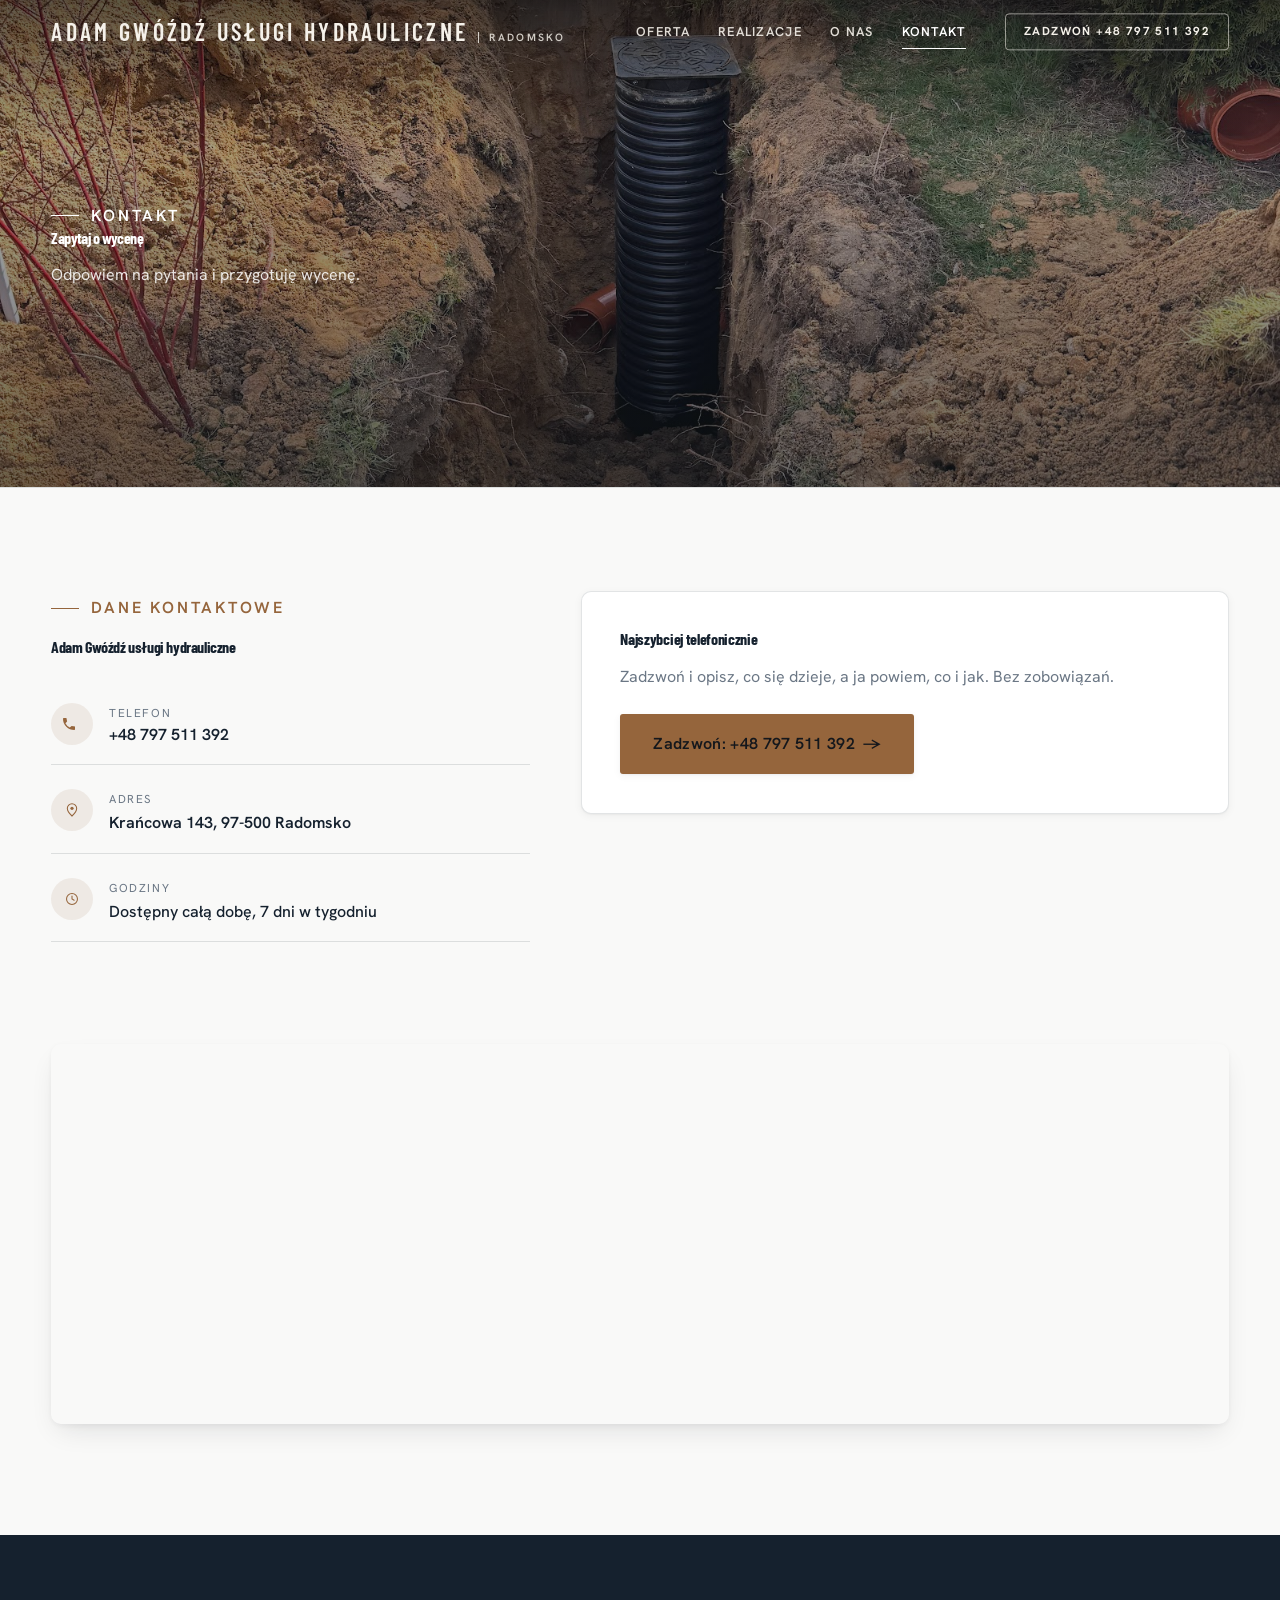
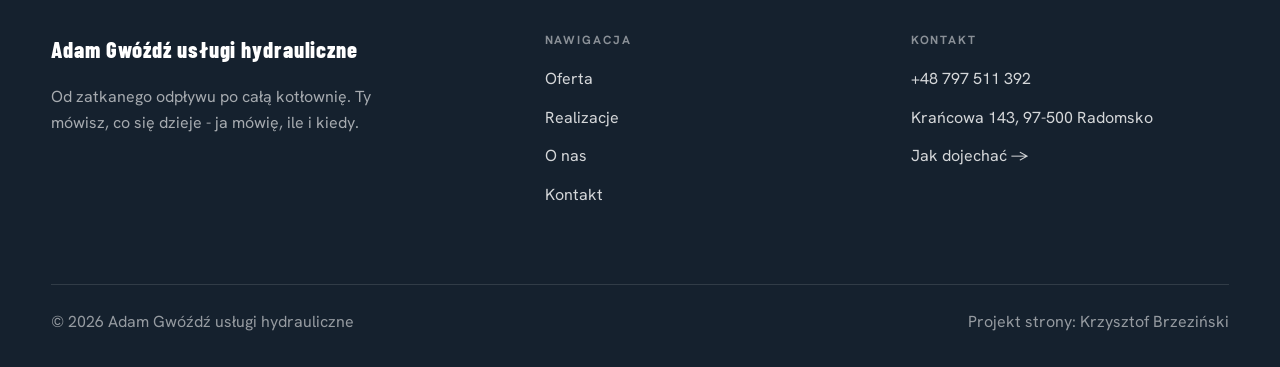
==== kontakt.html @ 39f1f847 "Strona demo: adam-gwozdz-uslugi-hydrauliczne" ====
<!DOCTYPE html>
<html lang="pl">
<head>
<meta charset="UTF-8">
<meta name="viewport" content="width=device-width, initial-scale=1.0">
<title>Kontakt - Adam Gwóźdź usługi hydrauliczne</title>
<meta name="description" content="Kontakt Adam Gwóźdź usługi hydrauliczne - Krańcowa 143, 97-500 Radomsko">
<link rel="preconnect" href="https://fonts.googleapis.com">
<link rel="preconnect" href="https://fonts.gstatic.com" crossorigin>
<link href="https://fonts.googleapis.com/css2?family=Barlow+Condensed:wght@500;600;700&family=Hanken+Grotesk:wght@400;500;600&display=swap" rel="stylesheet">
<link rel="stylesheet" href="assets/styles.css">
</head>
<body>

<header class="nav">
  <div class="wrap nav-inner">
    <a class="brand" href="index.html"><span class="name">Adam Gwóźdź usługi hydrauliczne</span><span class="sub">Radomsko</span></a>
    <nav class="nav-links">
      <a href="oferta.html">Oferta</a>
      <a href="realizacje.html">Realizacje</a>
      <a href="o-nas.html">O nas</a>
      <a href="kontakt.html" class="active">Kontakt</a>
      <a href="tel:+48797511392" class="btn btn-accent">Zadzwoń +48 797 511 392</a>
    </nav>
    <button class="nav-toggle" aria-label="Menu"><span></span><span></span><span></span></button>
  </div>
</header>

<section class="pagehead">
  <img src="img/g4.jpg" alt="Adam Gwóźdź usługi hydrauliczne - Zapytaj o wycenę">
  <div class="wrap">
    <span class="eyebrow">Kontakt</span>
    <h1>Zapytaj o wycenę</h1>
    <p>Odpowiem na pytania i przygotuję wycenę.</p>
  </div>
</section>
<section>
  <div class="wrap contact-grid">
    <div class="reveal">
      <span class="eyebrow">Dane kontaktowe</span>
      <h2 style="margin:var(--space-4) 0 var(--space-6)">Adam Gwóźdź usługi hydrauliczne</h2>
      <div class="info-list">
        <div class="info-row"><div class="ic"><svg class="ico-tel" width="16" height="16" viewBox="0 0 24 24" fill="none" aria-hidden="true"><path d="M6.6 10.8a15.5 15.5 0 0 0 6.6 6.6l2.2-2.2a1 1 0 0 1 1-.24 11.4 11.4 0 0 0 3.6.58 1 1 0 0 1 1 1V20a1 1 0 0 1-1 1A17 17 0 0 1 3 4a1 1 0 0 1 1-1h3.5a1 1 0 0 1 1 1c0 1.25.2 2.46.58 3.6a1 1 0 0 1-.25 1l-2.23 2.2Z" fill="currentColor"/></svg></div><div><div class="lbl">Telefon</div><a class="val" href="tel:+48797511392">+48 797 511 392</a></div></div>
        <div class="info-row"><div class="ic"><svg class="ico-pin" width="16" height="16" viewBox="0 0 24 24" fill="none" aria-hidden="true"><path d="M12 21s7-6.1 7-11.5A7 7 0 0 0 5 9.5C5 14.9 12 21 12 21Z" stroke="currentColor" stroke-width="1.6" fill="none"/><circle cx="12" cy="9.5" r="2.4" fill="currentColor"/></svg></div><div><div class="lbl">Adres</div><div class="val">Krańcowa 143, 97-500 Radomsko</div></div></div>
        <div class="info-row"><div class="ic"><svg class="ico-clock" width="16" height="16" viewBox="0 0 24 24" fill="none" aria-hidden="true"><circle cx="12" cy="12" r="8.2" stroke="currentColor" stroke-width="1.6"/><path d="M12 7.5V12l3.2 1.9" stroke="currentColor" stroke-width="1.6" stroke-linecap="round"/></svg></div><div><div class="lbl">Godziny</div><div class="val" style="font-weight:500">Dostępny całą dobę, 7 dni w tygodniu</div></div></div>
      </div>
    </div>
    <div class="reveal">
      <div class="form">
        <h3 style="margin-bottom:var(--space-4)">Najszybciej telefonicznie</h3>
        <p class="muted" style="margin-bottom:var(--space-5)">Zadzwoń i opisz, co się dzieje, a ja powiem, co i jak. Bez zobowiązań.</p>
        <a href="tel:+48797511392" class="btn btn-accent" style="justify-content:center">Zadzwoń: +48 797 511 392 <span class="arr">→</span></a>
      </div>
    </div>
  </div>
</section>
<section style="padding-top:0">
  <div class="wrap reveal">
    <iframe class="map" title="Adam Gwóźdź usługi hydrauliczne - Radomsko" src="https://maps.google.com/maps?q=Adam%20Gw%C3%B3%C5%BAd%C5%BA%20us%C5%82ugi%20hydrauliczne%20Radomsko&z=15&output=embed" loading="lazy" referrerpolicy="no-referrer-when-downgrade"></iframe>
  </div>
</section>

<footer>
  <div class="wrap">
    <div class="foot-grid">
      <div class="foot-brand">
        <div class="name">Adam Gwóźdź usługi hydrauliczne</div>
        <p>Od zatkanego odpływu po całą kotłownię. Ty mówisz, co się dzieje - ja mówię, ile i kiedy.</p>
      </div>
      <div class="foot-col">
        <h4>Nawigacja</h4>
        <a href="oferta.html">Oferta</a>
        <a href="realizacje.html">Realizacje</a>
        <a href="o-nas.html">O nas</a>
        <a href="kontakt.html">Kontakt</a>
      </div>
      <div class="foot-col">
        <h4>Kontakt</h4>
        <a href="tel:+48797511392">+48 797 511 392</a>
        <p>Krańcowa 143, 97-500 Radomsko</p>
        <a href="https://maps.google.com/?cid=1467330276635635633" target="_blank" rel="noopener">Jak dojechać →</a>
      </div>
    </div>
    <div class="foot-bot">
      <span>© 2026 Adam Gwóźdź usługi hydrauliczne</span>
      <span>Projekt strony: Krzysztof Brzeziński</span>
    </div>
  </div>
</footer>
<div class="sticky-call"><a class="sc-call" href="tel:+48797511392"><svg class="ico-tel" width="16" height="16" viewBox="0 0 24 24" fill="none" aria-hidden="true"><path d="M6.6 10.8a15.5 15.5 0 0 0 6.6 6.6l2.2-2.2a1 1 0 0 1 1-.24 11.4 11.4 0 0 0 3.6.58 1 1 0 0 1 1 1V20a1 1 0 0 1-1 1A17 17 0 0 1 3 4a1 1 0 0 1 1-1h3.5a1 1 0 0 1 1 1c0 1.25.2 2.46.58 3.6a1 1 0 0 1-.25 1l-2.23 2.2Z" fill="currentColor"/></svg> Zadzwoń</a><a class="sc-quote" href="kontakt.html">Bezpłatna wycena</a></div>

<script src="assets/main.js"></script>
</body>
</html>
---- assets/styles.css ----
/* ============================================================
   STOLBASZ — premium, architektoniczny B2B fit-out
   Jasna paleta, zero brązu. System wg premium-web-craft.
   Projekt strony: Krzysztof Brzeziński
   ============================================================ */

:root{
  /* PALETA — jasna, architektoniczna, chłodna */
  --paper:#F4F6F8;          /* główne tło */
  --paper-2:#E7EBEF;        /* sekcje alternatywne (chłodny jasny szary) */
  --paper-3:#E7EBEF;        /* delikatne wypełnienia */
  --ink:#15212E;            /* tekst główny — chłodny grafit */
  --ink-soft:#243443;       /* nagłówki drugorzędne */
  --muted:#6B7785;          /* tekst poboczny */
  --line:rgba(21,33,46,.12);/* hairline */
  --accent:#E8A317;         /* stonowany petrol-slate — jedyny akcent */
  --accent-d:#C9870C;
  --accent-soft:rgba(232,163,23,.10);
  --dark:#15212E;           /* sekcje ciemne (stopka/CTA) */

  /* ODSTĘPY — skala 4/8 */
  --space-1:4px; --space-2:8px; --space-3:12px; --space-4:16px; --space-5:24px;
  --space-6:32px; --space-7:48px; --space-8:64px; --space-9:96px; --space-10:128px;

  /* TYPOGRAFIA — fluid clamp() */
  --text-sm:clamp(.82rem,.8rem+.1vw,.9rem);
  --text-base:clamp(1rem,.97rem+.15vw,1.1rem);
  --text-lg:clamp(1.12rem,1.05rem+.3vw,1.3rem);
  --text-h3:clamp(1.2rem,1.1rem+.5vw,1.5rem);
  --text-h2:clamp(1.9rem,1.5rem+1.9vw,2.8rem);
  --text-h1:clamp(2.6rem,1.9rem+3.6vw,4.6rem);

  /* PROMIENIE — architektoniczne, raczej ostre */
  --r-sm:3px; --r-md:6px; --r-lg:10px;

  /* RUCH */
  --ease:cubic-bezier(.25,.46,.45,.94); --dur:.24s;

  /* CIENIE — miękkie, warstwowe */
  --sh-sm:0 1px 2px rgba(16,24,32,.04), 0 2px 8px rgba(16,24,32,.05);
  --sh-md:0 2px 6px rgba(16,24,32,.05), 0 12px 28px -8px rgba(16,24,32,.12);
  --sh-lg:0 6px 14px rgba(16,24,32,.07), 0 26px 56px -18px rgba(16,24,32,.22);

  --hairline:1px solid var(--line);

  --font-display:'Barlow Condensed','Hanken Grotesk',sans-serif;
  --font-body:'Hanken Grotesk',sans-serif;
}

*{box-sizing:border-box;margin:0;padding:0}
html{scroll-behavior:smooth}
body{
  font-family:var(--font-body);
  font-size:var(--text-base);
  line-height:1.65;
  color:var(--ink);
  background:var(--paper);
  -webkit-font-smoothing:antialiased;
  text-rendering:optimizeLegibility;
}
img{max-width:100%;display:block}
a{color:inherit;text-decoration:none}

.wrap{width:min(92%,1180px);margin-inline:auto}
section{padding-block:clamp(52px,6.5vw,96px)}

h1,h2,h3{font-family:var(--font-display);font-weight:700;line-height:1.08;letter-spacing:-.02em;color:var(--ink)}
h1{font-size:var(--text-h1);letter-spacing:-.035em}
h2{font-size:var(--text-h2);letter-spacing:-.025em}
h3{font-size:var(--text-h3)}
p{max-width:65ch}

.eyebrow{
  font-family:var(--font-body);
  font-size:var(--text-sm);
  font-weight:600;
  letter-spacing:.18em;
  text-transform:uppercase;
  color:var(--accent);
  display:inline-flex;align-items:center;gap:var(--space-3);
}
.eyebrow::before{content:"";width:28px;height:1px;background:var(--accent);display:inline-block}

.muted{color:var(--muted)}
.lead{font-size:var(--text-lg);line-height:1.55;color:var(--ink-soft);max-width:50ch}

/* ---------- BUTTONS ---------- */
.btn{
  display:inline-flex;align-items:center;gap:var(--space-2);
  font-weight:600;font-size:var(--text-sm);letter-spacing:.02em;
  padding:var(--space-4) var(--space-6);
  border-radius:var(--r-sm);
  transition:transform var(--dur) var(--ease),box-shadow var(--dur) var(--ease),background var(--dur) var(--ease);
  cursor:pointer;border:1px solid transparent;
}
.btn-accent{background:var(--accent);color:#fff;box-shadow:var(--sh-sm)}
.btn-accent:hover{background:var(--accent-d);transform:translateY(-2px);box-shadow:var(--sh-md)}
.btn-accent:active{transform:translateY(0);box-shadow:var(--sh-sm)}
.btn-ghost{background:transparent;color:var(--ink);border-color:var(--line)}
.btn-ghost:hover{border-color:var(--accent);color:var(--accent);transform:translateY(-2px)}
.btn-light{background:#fff;color:var(--ink);box-shadow:var(--sh-sm)}
.btn-light:hover{transform:translateY(-2px);box-shadow:var(--sh-md)}
.btn .arr{transition:transform var(--dur) var(--ease)}
.btn:hover .arr{transform:translateX(4px)}

/* ---------- NAV ---------- */
.nav{
  position:sticky;top:0;z-index:50;
  background:color-mix(in srgb,var(--paper) 88%,transparent);
  backdrop-filter:saturate(140%) blur(10px);
  border-bottom:var(--hairline);
}
.nav-inner{display:flex;align-items:center;justify-content:space-between;height:72px}
.brand{display:flex;flex-direction:column;line-height:1}
.brand .name{font-family:var(--font-display);font-weight:800;font-size:1.35rem;letter-spacing:.04em}
.brand .sub{font-size:.62rem;letter-spacing:.34em;text-transform:uppercase;color:var(--muted);margin-top:5px}
.nav-links{display:flex;align-items:center;gap:var(--space-6)}
.nav-links a{font-size:var(--text-sm);font-weight:500;color:var(--ink-soft);position:relative;padding-block:4px;transition:color var(--dur) var(--ease)}
.nav-links a::after{content:"";position:absolute;left:0;bottom:0;width:0;height:1.5px;background:var(--accent);transition:width var(--dur) var(--ease)}
.nav-links a:hover,.nav-links a.active{color:var(--ink)}
.nav-links a:hover::after,.nav-links a.active::after{width:100%}
.nav-links .btn{padding:var(--space-2) var(--space-5)}
/* przyciski w nav: właściwy kolor (przebij .nav-links a) + bez podkreślenia */
.nav-links a.btn-accent{color:#fff}
.nav-links a.btn-ghost,.nav-links a.btn-light{color:var(--ink)}
.nav-links a.btn::after{display:none}
.nav-toggle{display:none;background:none;border:none;cursor:pointer;flex-direction:column;gap:5px;padding:8px}
.nav-toggle span{width:24px;height:2px;background:var(--ink);transition:var(--dur)}

/* ---------- HERO (split) ---------- */
.hero{position:relative;overflow:hidden;border-bottom:var(--hairline)}
.hero-grid{display:grid;grid-template-columns:1.05fr .95fr;gap:clamp(24px,4vw,60px);align-items:center;
  padding-block:clamp(36px,4.5vw,64px)}
.hero-copy .eyebrow{margin-bottom:var(--space-5)}
.hero-copy h1{margin-bottom:var(--space-5)}
.hero-copy .lead{margin-bottom:var(--space-7)}
.hero-actions{display:flex;flex-wrap:wrap;gap:var(--space-4)}
.hero-art{position:relative;aspect-ratio:4/3;border-radius:var(--r-lg);overflow:hidden;box-shadow:var(--sh-lg)}
.hero-art img{width:100%;height:100%;object-fit:cover}
.hero-art::after{content:"";position:absolute;inset:0;background:linear-gradient(180deg,transparent 55%,rgba(18,24,28,.28))}
.hero-badge{position:absolute;left:var(--space-5);bottom:var(--space-5);z-index:2;
  background:rgba(252,252,251,.94);backdrop-filter:blur(4px);
  border-radius:var(--r-md);padding:var(--space-4) var(--space-5);box-shadow:var(--sh-md);max-width:78%}
.hero-badge strong{display:block;font-family:var(--font-display);font-size:1rem;letter-spacing:-.01em}
.hero-badge span{font-size:var(--text-sm);color:var(--muted)}

/* ---------- HERO duży / kinowy (strona główna) ---------- */
.hero-cine{position:relative;min-height:clamp(560px,82vh,840px);min-height:clamp(560px,82svh,840px);display:flex;align-items:center;overflow:hidden;border-bottom:var(--hairline)}
.hero-cine>img{position:absolute;inset:0;width:100%;height:100%;object-fit:cover;z-index:0}
.hero-cine::after{content:"";position:absolute;inset:0;z-index:1;
  background:linear-gradient(95deg,rgba(13,18,23,.86) 0%,rgba(13,18,23,.64) 32%,rgba(13,18,23,.24) 62%,rgba(13,18,23,.04) 100%)}
.hero-cine .wrap{position:relative;z-index:2;padding-block:var(--space-8)}
.hero-cine .hero-copy{max-width:660px}
.hero-cine .eyebrow{color:#fff;margin-bottom:var(--space-5)}
.hero-cine .eyebrow::before{background:#fff}
.hero-cine h1{color:#fff;margin-bottom:var(--space-5);font-size:clamp(2.9rem,2rem+4.4vw,5.2rem)}
.hero-cine .lead{color:rgba(255,255,255,.92);max-width:48ch;margin-bottom:var(--space-7)}
.hero-cine .hero-actions{display:flex;flex-wrap:wrap;gap:var(--space-4)}
@media(max-width:680px){
  .hero-cine{min-height:clamp(520px,76vh,640px);min-height:clamp(520px,76svh,640px);align-items:flex-end}
  .hero-cine::after{background:linear-gradient(0deg,rgba(13,18,23,.9) 6%,rgba(13,18,23,.45) 55%,rgba(13,18,23,.25) 100%)}
  .hero-cine .wrap{padding-bottom:var(--space-9)}
}

/* full-bleed hero variant (podstrony) */
.pagehead{position:relative;min-height:46vh;min-height:46svh;display:flex;align-items:flex-end;overflow:hidden;border-bottom:var(--hairline)}
.pagehead img{position:absolute;inset:0;width:100%;height:100%;object-fit:cover}
.pagehead::after{content:"";position:absolute;inset:0;background:linear-gradient(180deg,rgba(18,24,28,.25),rgba(18,24,28,.62))}
.pagehead .wrap{position:relative;z-index:2;padding-block:var(--space-9);color:#fff}
.pagehead h1{color:#fff;max-width:18ch}
.pagehead .eyebrow{color:#fff}
.pagehead .eyebrow::before{background:#fff}
.pagehead p{color:rgba(255,255,255,.86);margin-top:var(--space-4);max-width:54ch}

/* ---------- STRIP (pasek skrótów / liczby) ---------- */
.strip{background:var(--dark);color:#fff}
.strip .wrap{display:grid;grid-template-columns:repeat(4,1fr);gap:var(--space-6);padding-block:var(--space-8)}
.strip .item .k{font-family:var(--font-display);font-size:clamp(1.6rem,1.2rem+1.4vw,2.4rem);font-weight:800;letter-spacing:-.02em;color:#fff}
.strip .item .v{font-size:var(--text-sm);color:rgba(255,255,255,.66);margin-top:var(--space-2);line-height:1.45}
.strip .item{border-left:2px solid var(--accent);padding-left:var(--space-5)}

/* ---------- SECTION HEAD ---------- */
.head{max-width:48rem;margin-bottom:var(--space-8)}
.head.center{margin-inline:auto;text-align:center}
.head .eyebrow{margin-bottom:var(--space-4)}
.head h2{margin-bottom:var(--space-4)}
.head p{color:var(--muted);font-size:var(--text-lg);line-height:1.55}
.head.center p{margin-inline:auto}

/* ---------- INTRO SPLIT ---------- */
.split{display:grid;grid-template-columns:.92fr 1.08fr;gap:clamp(28px,5vw,80px);align-items:center}
.split.rev{grid-template-columns:1.08fr .92fr}
.split.rev .split-art{order:-1}
.split-art{position:relative;aspect-ratio:5/4;border-radius:var(--r-lg);overflow:hidden;box-shadow:var(--sh-lg)}
.split-art img{width:100%;height:100%;object-fit:cover}
.split-copy h2{margin-bottom:var(--space-5)}
.split-copy p+p{margin-top:var(--space-4)}
.split-copy .btn{margin-top:var(--space-6)}

/* ---------- SERVICES (zakres) ---------- */
.svc-grid{display:grid;grid-template-columns:repeat(auto-fit,minmax(280px,1fr));gap:var(--space-5)}
.svc{background:#fff;border:var(--hairline);border-radius:var(--r-md);padding:var(--space-7) var(--space-6);
  transition:transform var(--dur) var(--ease),box-shadow var(--dur) var(--ease),border-color var(--dur) var(--ease);
  position:relative;overflow:hidden}
.svc::before{content:"";position:absolute;left:0;top:0;width:3px;height:0;background:var(--accent);transition:height var(--dur) var(--ease)}
.svc:hover{transform:translateY(-4px);box-shadow:var(--sh-md);border-color:transparent}
.svc:hover::before{height:100%}
.svc .ic{font-family:var(--font-display);font-size:.8rem;font-weight:700;letter-spacing:.12em;color:var(--accent);margin-bottom:var(--space-4)}
.svc h3{margin-bottom:var(--space-3);font-size:1.22rem}
.svc p{color:var(--muted);font-size:var(--text-base);line-height:1.6}

/* big detailed service rows */
.svc-row{display:grid;grid-template-columns:.8fr 1.2fr;gap:clamp(20px,4vw,60px);align-items:center;padding-block:var(--space-8)}
.svc-row+.svc-row{border-top:var(--hairline)}
.svc-row.rev{grid-template-columns:1.2fr .8fr}
.svc-row.rev .svc-row-art{order:-1}
.svc-row-art{aspect-ratio:4/3;border-radius:var(--r-md);overflow:hidden;box-shadow:var(--sh-md)}
.svc-row-art img{width:100%;height:100%;object-fit:cover}
.svc-row h3{font-size:1.5rem;margin-bottom:var(--space-4)}
.svc-row .num{font-family:var(--font-display);font-size:.85rem;font-weight:700;letter-spacing:.14em;color:var(--accent);display:block;margin-bottom:var(--space-3)}
.svc-row ul{list-style:none;margin-top:var(--space-4);display:flex;flex-direction:column;gap:var(--space-2)}
.svc-row li{position:relative;padding-left:var(--space-5);color:var(--muted);font-size:var(--text-base)}
.svc-row li::before{content:"";position:absolute;left:0;top:.62em;width:8px;height:1px;background:var(--accent)}

/* ---------- GALLERY (realizacje) ---------- */
.gallery{display:grid;grid-template-columns:repeat(12,1fr);gap:var(--space-4);grid-auto-rows:200px}
/* GALERIA MASONRY — pionowe zdjęcia (portrety beauty/wellness) bez przycinania: kolumny, height auto */
.gallery-masonry{column-count:3;column-gap:var(--space-4)}
@media(max-width:900px){.gallery-masonry{column-count:2}}
@media(max-width:560px){.gallery-masonry{column-count:1}}
.gallery-masonry .m-tile{break-inside:avoid;margin:0 0 var(--space-4);padding:0;position:relative;overflow:hidden;border-radius:var(--r-md);border:1px solid var(--line)}
.gallery-masonry .m-tile img{width:100%;height:auto;display:block}
.gallery-masonry .m-tile .cap{position:absolute;left:0;right:0;bottom:0;padding:var(--space-4);color:#fff;background:linear-gradient(0deg,rgba(0,0,0,.55),transparent);font-size:var(--text-sm)}
.gallery-masonry .m-tile .cap small{display:block;font-weight:400;opacity:.78;letter-spacing:.04em;text-transform:uppercase;font-size:.66rem;margin-top:3px}
.tile{position:relative;overflow:hidden;border-radius:var(--r-md);box-shadow:var(--sh-sm);
  transition:transform var(--dur) var(--ease),box-shadow var(--dur) var(--ease)}
.tile img{width:100%;height:100%;object-fit:cover;transition:transform .6s var(--ease)}
.tile:hover{box-shadow:var(--sh-md)}
.tile:hover img{transform:scale(1.05)}
.tile .cap{position:absolute;left:0;right:0;bottom:0;padding:var(--space-5) var(--space-4) var(--space-4);
  background:linear-gradient(transparent,rgba(18,24,28,.78));color:#fff;
  font-size:var(--text-sm);font-weight:600;letter-spacing:.01em;
  opacity:0;transform:translateY(8px);transition:var(--dur) var(--ease)}
.tile:hover .cap{opacity:1;transform:translateY(0)}
.tile .cap small{display:block;font-weight:400;opacity:.78;letter-spacing:.04em;text-transform:uppercase;font-size:.66rem;margin-top:3px}
/* bento spans */
.t-wide{grid-column:span 6}
.t-tall{grid-column:span 6;grid-row:span 2}
.t-std{grid-column:span 6}
.t-third{grid-column:span 4}
.t-two3{grid-column:span 8}

/* ---------- TRUST / WIARYGODNOŚĆ ---------- */
.trust{background:var(--paper-2)}
.trust-grid{display:grid;grid-template-columns:repeat(auto-fit,minmax(240px,1fr));gap:var(--space-5);margin-top:var(--space-7)}
.trust-card{background:#fff;border-radius:var(--r-md);padding:var(--space-7) var(--space-6);box-shadow:var(--sh-sm);border-top:3px solid var(--accent)}
.trust-card .big{font-family:var(--font-display);font-size:clamp(1.8rem,1.3rem+1.6vw,2.6rem);font-weight:800;letter-spacing:-.02em;color:var(--ink);line-height:1}
.trust-card h3{font-size:1.12rem;margin:var(--space-3) 0 var(--space-2)}
.trust-card p{color:var(--muted);font-size:var(--text-base);line-height:1.55}

/* ---------- CTA band ---------- */
.cta{background:var(--dark);color:#fff;position:relative;overflow:hidden}
.cta .wrap{display:grid;grid-template-columns:1.4fr .6fr;gap:var(--space-7);align-items:center;position:relative;z-index:2}
.cta h2{color:#fff;max-width:20ch}
.cta p{color:rgba(255,255,255,.74);margin-top:var(--space-4)}
.cta-actions{display:flex;flex-direction:column;gap:var(--space-3);align-items:flex-start}
.cta::before{content:"";position:absolute;right:-80px;top:-80px;width:360px;height:360px;border-radius:50%;
  background:radial-gradient(circle,var(--accent-soft),transparent 70%)}

/* ---------- CONTACT ---------- */
.contact-grid{display:grid;grid-template-columns:.85fr 1.15fr;gap:clamp(28px,4vw,56px);align-items:start}
.info-list{display:flex;flex-direction:column;gap:var(--space-2)}
.info-row{display:flex;gap:var(--space-4);align-items:flex-start;padding-block:var(--space-4);border-bottom:var(--hairline)}
.info-row .ic{flex:none;width:42px;height:42px;display:grid;place-items:center;border-radius:50%;
  background:var(--accent-soft);color:var(--accent);font-size:1.05rem}
.info-row .lbl{font-size:.72rem;letter-spacing:.14em;text-transform:uppercase;color:var(--muted)}
.info-row .val{font-weight:600;font-size:var(--text-base);margin-top:2px}
.info-row a.val:hover{color:var(--accent)}
.map{border:none;border-radius:var(--r-lg);box-shadow:var(--sh-md);width:100%;height:100%;min-height:380px;filter:grayscale(.2) contrast(1.02)}
.form{background:#fff;border:var(--hairline);border-radius:var(--r-lg);padding:clamp(24px,3vw,40px);box-shadow:var(--sh-sm)}
.form .fld{margin-bottom:var(--space-5)}
.form label{display:block;font-size:var(--text-sm);font-weight:600;margin-bottom:var(--space-2)}
.form input,.form textarea{width:100%;font-family:inherit;font-size:var(--text-base);color:var(--ink);
  padding:var(--space-4);border:var(--hairline);border-radius:var(--r-sm);background:var(--paper);transition:border-color var(--dur)}
.form input:focus,.form textarea:focus{outline:none;border-color:var(--accent);background:#fff}
.form textarea{resize:vertical;min-height:120px}
.form .note{font-size:var(--text-sm);color:var(--muted);margin-top:var(--space-3)}

/* ---------- FOOTER ---------- */
footer{background:var(--dark);color:#fff;padding-block:var(--space-9) var(--space-6)}
.foot-grid{display:grid;grid-template-columns:1.4fr 1fr 1fr;gap:var(--space-7);margin-bottom:var(--space-8)}
.foot-brand .name{font-family:var(--font-display);font-weight:800;font-size:1.4rem;letter-spacing:.04em}
.foot-brand p{color:rgba(255,255,255,.62);margin-top:var(--space-4);font-size:var(--text-base);max-width:38ch}
.foot-col h4{font-size:.74rem;letter-spacing:.16em;text-transform:uppercase;color:rgba(255,255,255,.5);margin-bottom:var(--space-4)}
.foot-col a,.foot-col p{display:block;color:rgba(255,255,255,.82);font-size:var(--text-base);margin-bottom:var(--space-3)}
.foot-col a:hover{color:#fff}
.foot-bot{border-top:1px solid rgba(255,255,255,.12);padding-top:var(--space-5);display:flex;justify-content:space-between;flex-wrap:wrap;gap:var(--space-3);
  font-size:var(--text-sm);color:rgba(255,255,255,.55)}
.foot-bot a:hover{color:#fff}

/* ---------- REVEAL ---------- */
.reveal{opacity:0;transform:translateY(22px);transition:opacity .6s var(--ease),transform .6s var(--ease)}
.reveal.in{opacity:1;transform:none}

/* ---------- RESPONSIVE ---------- */
@media(max-width:920px){
  .hero-grid,.split,.split.rev,.svc-row,.svc-row.rev,.cta .wrap,.contact-grid,.foot-grid{grid-template-columns:1fr}
  .split.rev .split-art,.svc-row.rev .svc-row-art{order:0}
  .hero-art{aspect-ratio:16/10;max-height:420px}
  .strip .wrap{grid-template-columns:repeat(2,1fr);gap:var(--space-7)}
  .gallery{grid-auto-rows:180px}
  .t-wide,.t-tall,.t-std,.t-third,.t-two3{grid-column:span 6}
  .t-tall{grid-row:span 1}
  .cta-actions{flex-direction:row;flex-wrap:wrap}
  .foot-grid{gap:var(--space-6)}
}
@media(max-width:680px){
  .nav-links{position:fixed;inset:72px 0 auto 0;background:var(--paper);flex-direction:column;align-items:stretch;
    gap:0;padding:var(--space-4) 6%;border-bottom:var(--hairline);box-shadow:var(--sh-md);
    transform:translateY(-120%);transition:transform var(--dur) var(--ease)}
  .nav-links.open{transform:translateY(0)}
  .nav-links a{padding-block:var(--space-4);border-bottom:var(--hairline)}
  .nav-links .btn{margin-top:var(--space-3);justify-content:center}
  .nav-toggle{display:flex}
  .strip .wrap{grid-template-columns:1fr}
  .gallery{grid-template-columns:repeat(6,1fr)}
  .foot-grid{grid-template-columns:1fr}
}
@media(prefers-reduced-motion:reduce){
  *{animation-duration:.01ms!important;transition:none!important}
  .reveal{opacity:1!important;transform:none!important}
  html{scroll-behavior:auto}
}

/* ============================================================
   PREMIUM LAYER — destylat deep-researchu branż (anty-AI, spokój).
   Zmienne STOLBASZ (--accent/--ink/--paper/--line/--dark). Ruch ledwo
   zauważalny, krzywa cubic-bezier(.16,.84,.44,1); prefers-reduced-motion
   pokryte blanketem wyżej. Karty hairline zamiast cieni = #1 sygnał „nie-AI".
   ============================================================ */

/* więcej oddechu między sekcjami (liderzy: 110-130px) */
section{padding-block:clamp(64px,8vw,128px)}

/* 1) Aksamitny reveal — dłuższa, miękka krzywa zamiast „skoku" */
.reveal{transition:opacity .9s cubic-bezier(.16,.84,.44,1),transform .9s cubic-bezier(.16,.84,.44,1);will-change:opacity,transform}
/* stagger TYLKO w galerii (tam pozycja = porządek dzieci) */
.gallery .reveal:nth-child(2){transition-delay:.07s}
.gallery .reveal:nth-child(3){transition-delay:.14s}
.gallery .reveal:nth-child(4){transition-delay:.21s}
.gallery .reveal:nth-child(5){transition-delay:.28s}
.gallery .reveal:nth-child(6){transition-delay:.35s}

/* 2) Hero STATYCZNY na .hero-cine — Ken Burns CAŁKIEM WYŁĄCZONY 26.06 (3. zgłoszenie Szymona).
   GENEZA: animowanie scale na <img> hero z teksturami (cegły/framugi) re-samplinguje obraz
   klatka po klatce → na części ekranów drobne drganie/shimmer = „heroshot się trzęsie".
   translateY usunięto wcześniej, scale-only + will-change/GPU NIE wystarczyły do GWARANCJI gładkości.
   Krzysztof zażądał pewności („make sure, że błąd się nie pojawi") > efekt. Zero animacji = 0% drgania.
   Delikatny zoom zostaje TYLKO w pełnoekranowych hero gastro/studio (hg-bg/hs-bg — tło, inny
   mechanizm, chwalone, nigdy nie zgłaszane). NIE wracać do KB na .hero-cine bez realnego testu
   na sprzęcie klienta — to ryzyko regresji „trzęsienia”. */
/* BEZPIECZNY "wow" na hero = jednorazowy FADE-IN (opacity), nie zoom.
   opacity nie dotyka bitmapy → gładkie na KAŻDYM zdjęciu/ekranie/GPU, zero ryzyka migotania.
   Geometryczny ruch (scale/translate) na .hero-cine jest ZAKAZANY (bramka pilnuje). */
@keyframes heroFade{from{opacity:0}to{opacity:1}}
.hero-cine>img{transform:none;animation:heroFade 1.1s ease-out both}

/* 3) Akcentowy hairline pod nagłówkiem sekcji, który „rysuje się" przy wejściu */
.head h2{position:relative;padding-bottom:18px}
.head h2::after{content:"";position:absolute;left:0;bottom:0;height:1px;width:0;background:var(--accent);transition:width 1s cubic-bezier(.16,.84,.44,1) .15s}
.head.center h2::after{left:50%;transform:translateX(-50%)}
.head.reveal.in h2::after,.head.center.reveal.in h2::after{width:54px}

/* 4) Karty HAIRLINE zamiast cieni/zaokrągleń (najmocniejszy anty-AI detal) */
.svc{background:transparent;border:1px solid var(--line);border-radius:var(--r-sm);box-shadow:none}
.svc:hover{box-shadow:none;border-color:var(--accent);transform:translateY(-3px)}
.trust-card{background:transparent;box-shadow:none;border:1px solid var(--line);border-top:2px solid var(--accent);border-radius:var(--r-sm)}
.tile{box-shadow:none;border-radius:var(--r-sm)}
.tile:hover{box-shadow:none}

/* 5) Sticky-nav kondensuje się po przewinięciu (sygnał dopracowania) */
.nav{transition:box-shadow .4s ease,background .4s ease}
.nav.is-stuck{box-shadow:0 1px 0 var(--line),0 14px 30px -24px rgba(0,0,0,.45)}
.nav-inner{transition:height .35s var(--ease)}
.nav.is-stuck .nav-inner{height:60px}

/* 6) MANIFESTO — pełnoekranowy cytat-bohater (zastępuje generyczne „Dlaczego my") */
.manifesto{background:var(--paper-2);text-align:center}
.manifesto .wrap{max-width:60rem}
.manifesto p{font-family:var(--font-display);font-style:italic;font-size:clamp(1.6rem,1rem+2.4vw,2.8rem);line-height:1.32;color:var(--ink-soft);margin-inline:auto;max-width:26ch;position:relative;padding-top:var(--space-8)}
.manifesto p::before{content:"";position:absolute;top:0;left:50%;transform:translateX(-50%);width:54px;height:1px;background:var(--accent)}
.manifesto p span{color:var(--accent);font-style:italic}

/* 7) GATEWAYS — 3 duże bramy-zdjęcia (zamiast paska menu usług) */
.gateways{display:grid;grid-template-columns:repeat(3,1fr);gap:var(--space-4)}
.gateway{position:relative;aspect-ratio:3/4;overflow:hidden;border-radius:var(--r-sm);display:block}
.gateway img{width:100%;height:100%;object-fit:cover;transition:transform .8s var(--ease),filter .5s var(--ease)}
.gateway::after{content:"";position:absolute;inset:0;background:linear-gradient(180deg,transparent 38%,rgba(18,24,28,.74))}
.gateway:hover img{transform:scale(1.05);filter:brightness(1.05)}
.gateway .g-ttl{position:absolute;left:0;right:0;bottom:0;z-index:2;padding:var(--space-6) var(--space-5);color:#fff;font-family:var(--font-display);font-size:1.45rem;letter-spacing:-.01em;line-height:1.15}
.gateway .g-ttl small{display:block;font-family:var(--font-body);font-size:var(--text-sm);font-weight:400;opacity:.82;letter-spacing:.03em;margin-top:5px}
@media(max-width:760px){.gateways{grid-template-columns:1fr}.gateway{aspect-ratio:16/10}}

/* 8) LOGO klienta w nagłówku (gdy podane --logo) */
/* 52px domyślnie (feedback Bartka 06.07.2026: 40px ginęło, uwaga padła 3x; ~56px sprawdzone na żywym demie anna-borowiec-makeup) */
.brand-logo{height:64px;width:auto;max-width:300px;object-fit:contain;display:block}
.nav.is-stuck .brand-logo{height:52px}
@media(max-width:680px){.brand-logo{height:46px;max-width:210px}}

/* === rodzina: fachowcy === */
/* ============================================================
   RODZINA: FACHOWCY (hydraulik/elektryk/remont/brukarstwo/ogrodzenia)
   Doklejane NA WIERZCH base.css. Dziedziczy paletę/fonty skórki (trade/elektryk).
   Filozofia: telefon-bohater + zaufanie + „bezpłatna wycena". Spokój, nie krzyk.
   (count-up i podwójny iframe mapy świadomie pominięte - krytyka blueprintu.)
   ============================================================ */

/* --- PROCES - oś „jak pracujemy" (podpis rodziny, czego nie ma w meblach) --- */
.proces{background:var(--paper-2)}
.proces-line{list-style:none;display:grid;grid-template-columns:repeat(4,1fr);gap:var(--space-5);position:relative;margin:0;padding:0}
.proces-line li{position:relative;padding-top:var(--space-7)}
.proces-line li::before{content:"";position:absolute;top:14px;left:0;right:0;height:1px;background:var(--line)}
.proces-line li:last-child::before{right:50%}
.proces-line li:first-child::before{left:50%}
.proces-line li::after{content:"";position:absolute;top:9px;left:calc(50% - 6px);width:11px;height:11px;border-radius:50%;background:var(--accent);box-shadow:0 0 0 4px var(--paper-2)}
.proces-line .pno{font-family:var(--font-display);font-weight:800;font-size:1.5rem;color:var(--accent);letter-spacing:-.02em;display:block;margin-bottom:var(--space-3);text-align:center}
.proces-line h3{font-size:1.1rem;margin-bottom:var(--space-2);text-align:center}
.proces-line p{color:var(--muted);font-size:var(--text-sm);line-height:1.5;text-align:center;max-width:26ch;margin-inline:auto}
@media(max-width:820px){
  .proces-line{grid-template-columns:1fr;gap:0}
  .proces-line li{padding:var(--space-5) 0 var(--space-5) var(--space-7)}
  .proces-line li::before{left:5px;right:auto;top:0;bottom:0;width:1px;height:auto}
  .proces-line li:first-child::before,.proces-line li:last-child::before{left:5px;right:auto}
  .proces-line li::after{top:var(--space-6);left:0}
  .proces-line .pno,.proces-line h3,.proces-line p{text-align:left;margin-inline:0}
}

/* --- OBSZAR DZIAŁANIA - lokalność (chipy z REALNEGO miasta, bez drugiego iframe) --- */
.obszar .head{text-align:center;margin-inline:auto}
.obszar .head .eyebrow{justify-content:center}
.obszar-list{list-style:none;display:flex;flex-wrap:wrap;justify-content:center;gap:var(--space-3);margin:0;padding:0;max-width:60rem;margin-inline:auto}
.obszar-list li{border:1px solid var(--line);border-radius:999px;padding:var(--space-2) var(--space-5);
  font-size:var(--text-sm);font-weight:600;color:var(--ink-soft);transition:border-color .24s var(--ease),color .24s var(--ease)}
.obszar-list li:hover{border-color:var(--accent);color:var(--accent)}
.obszar-list li.is-home{background:var(--accent);border-color:var(--accent);color:#fff}

/* --- STICKY-CALL - dolny pasek mobile (najważniejszy konwerter tej rodziny) --- */
.sticky-call{display:none}
@media(max-width:820px){
  .sticky-call{display:grid;grid-template-columns:1fr 1fr;gap:1px;position:fixed;left:0;right:0;bottom:0;z-index:90;
    background:var(--line);box-shadow:0 -6px 20px -10px rgba(0,0,0,.4)}
  .sticky-call a{padding:15px 8px;text-align:center;font-weight:700;font-size:.95rem;letter-spacing:.01em}
  .sc-call{background:var(--accent);color:#fff}
  .sc-quote{background:var(--paper);color:var(--ink)}
  body{padding-bottom:56px}
}

/* --- Blok „Awaria? Dzwoń” (opcjonalny, hydraulik/elektryk) --- */
.awaria{background:var(--dark);color:#fff}
.awaria .wrap{display:flex;flex-wrap:wrap;align-items:center;justify-content:space-between;gap:var(--space-5);padding-block:var(--space-7)}
.awaria h3{color:#fff;font-size:clamp(1.3rem,1rem+1.2vw,1.8rem)}
.awaria p{color:rgba(255,255,255,.72);margin-top:var(--space-2)}
.awaria .btn-accent{white-space:nowrap}

/* === CERTYFIKATY / CZYM PRACUJEMY (gated: renderuje sie tylko gdy brief poda certy/marki/gwarancja) - mocny lever dla dekarzy === */
.auto-marki .marki-list{display:flex;flex-wrap:wrap;justify-content:center;gap:clamp(.8rem,2.5vw,1.6rem);list-style:none;margin:var(--space-7) 0 0;padding:0}
.auto-marki .marki-list li{font-family:var(--font-display);text-transform:uppercase;letter-spacing:.12em;font-weight:600;
  font-size:clamp(.82rem,1.5vw,1rem);color:var(--ink-soft);padding:.5rem 1rem;border:1px solid var(--line);border-radius:var(--r-sm)}
.marki-gwar{text-align:center;color:var(--muted);font-size:var(--text-sm);margin-top:var(--space-6)}

/* ============================================================
   FAZA 3 - OSOBNY UKŁAD FACHOWCY (research wf_e4ed63db + krytyka z policzonym WCAG). Doklejane na wierzch.
   Tożsamość: ZAUFANIE + DUŻY TELEFON + DOWÓD. Dwublok hero (zdjęcie | lity panel), bezpośrednio, solidnie.
   ============================================================ */

/* --- P0 KONTRAST: bursztyn jako TEKST na jasnym = 2.0 FAIL (policzone). Naprawy (bursztyn->ciemny tekst / ink). --- */
.btn-accent{color:#14171c}                                  /* bursztyn + ciemny tekst = 8.28 PASS */
.sticky-call .sc-call{color:#14171c}                        /* sticky bursztyn + ciemny tekst */
.obszar-list li.is-home{background:var(--ink);border-color:var(--ink);color:#fff}  /* było bursztyn+biel 2.17 -> ink+biel 16.29 */
.proces-line .pno{color:var(--ink-soft)}                    /* numery procesu: było bursztyn 2.0 -> ink-soft (czytelne); kropka osi zostaje bursztyn (grafika) */

/* --- Ikona telefonu (uzywana w hero hf-phone-num; nav styluje silnik NAV NOBU) --- */
.ico-tel{vertical-align:-2px;margin-right:.3em}

/* === HERO FACHOWCY: dwublok (zdjęcie | lity panel ink). Zdjęcie = PIERWSZE dziecko (blur-guard + mobilny stack). STATYCZNE. === */
.hero-fach{display:grid;grid-template-columns:1fr minmax(0,46%);min-height:clamp(540px,76vh,740px);min-height:clamp(540px,76svh,740px)}
.hf-photo{width:100%;height:100%;object-fit:cover;display:block;background:var(--paper-2)}  /* img = PIERWSZE dziecko sekcji (blur-guard); EAGER, bez animacji (zero janku) */
.hf-panel{order:-1;background:var(--ink);color:#fff;display:flex;flex-direction:column;justify-content:center;
  padding:clamp(2.2rem,5vw,4.5rem) clamp(1.6rem,4vw,3.6rem)}
.hf-kicker{font-family:var(--font-display);font-weight:700;text-transform:uppercase;letter-spacing:.14em;
  font-size:clamp(.74rem,1.4vw,.9rem);color:var(--accent)}
.hf-title{color:#fff;font-family:var(--font-display);font-weight:800;line-height:1.05;letter-spacing:-.01em;
  font-size:clamp(1.9rem,1.4rem+2vw,3rem);margin:var(--space-3) 0 var(--space-5)}
.hf-phone{display:inline-flex;flex-direction:column;gap:.15rem;margin-bottom:var(--space-5);width:fit-content}
.hf-phone-lab{font-size:.74rem;text-transform:uppercase;letter-spacing:.14em;color:rgba(255,255,255,.66)}
.hf-phone-num{font-family:var(--font-display);font-weight:800;color:#fff;font-variant-numeric:tabular-nums;white-space:nowrap;
  font-size:clamp(2rem,1.4rem+2.2vw,2.9rem);line-height:1;display:inline-flex;align-items:center}
.hf-phone-num .ico-tel{width:.7em;height:.7em;color:var(--accent);margin-right:.35em}   /* ikona bursztyn, cyfry białe */
.hf-phone:hover .hf-phone-num{color:var(--accent)}
.hf-actions{display:flex;flex-wrap:wrap;gap:var(--space-3)}
.hf-ghost{color:#fff;border-color:rgba(255,255,255,.45)}
.hf-trust{margin-top:var(--space-5);padding-top:var(--space-4);border-top:1px solid rgba(255,255,255,.16);
  color:rgba(255,255,255,.82);font-weight:600;font-size:var(--text-sm);letter-spacing:.01em}
@media(max-width:820px){
  .hero-fach{grid-template-columns:1fr;min-height:0}
  .hf-photo{aspect-ratio:16/10}
  .hf-panel{order:0;padding-block:clamp(2rem,7vw,3rem)}     /* DOM-order: zdjęcie na górze, panel pod */
}

/* === PROMISE BAR: zawsze-obecna sygnatura usługowa (anty recon-collapse) === */
.fach-promise{background:var(--paper-2);border-bottom:var(--hairline);padding-block:0}
.fach-promise .wrap{padding-block:var(--space-4)}
.fp-row{list-style:none;margin:0;padding:0;display:flex;flex-wrap:wrap;justify-content:center;align-items:center;gap:clamp(.6rem,2.4vw,2rem)}
.fp-row li{font-family:var(--font-display);font-weight:700;text-transform:uppercase;letter-spacing:.08em;
  font-size:clamp(.72rem,1.3vw,.85rem);color:var(--ink-soft);display:flex;align-items:center}
.fp-row li:not(:last-child)::after{content:"";width:6px;height:6px;border-radius:50%;background:var(--accent);margin-left:clamp(.6rem,2.4vw,2rem)}

/* === TRUST BAR (gated): jasne pasmo, cyfry INK (NIE bursztyn=2.0 FAIL), bursztyn jako kreska pod liczbą === */
.trust-bar{background:var(--paper);border-bottom:var(--hairline)}
.trust-bar .wrap{display:flex;flex-wrap:wrap;align-items:center;justify-content:center;gap:clamp(1rem,3vw,2.6rem);padding-block:var(--space-7)}
.tb-stats{display:flex;flex-wrap:wrap;gap:clamp(1rem,3vw,2.6rem)}
.tb-stat{display:flex;flex-direction:column;align-items:center;text-align:center;padding-bottom:var(--space-2);border-bottom:3px solid var(--accent)}
.tb-num{font-family:var(--font-display);font-weight:800;font-size:clamp(2rem,3vw,2.8rem);line-height:1;color:var(--ink);font-variant-numeric:tabular-nums}
.tb-lab{font-size:.74rem;text-transform:uppercase;letter-spacing:.08em;color:var(--muted);margin-top:.3rem}
.tb-google{font-weight:700;color:var(--ink);font-size:var(--text-base);background:var(--paper-2);border:var(--hairline);border-radius:999px;padding:.5rem 1.1rem;font-variant-numeric:tabular-nums}
.tb-seal{font-family:var(--font-display);font-weight:700;text-transform:uppercase;letter-spacing:.06em;font-size:.85rem;
  color:var(--ink);border:1px solid var(--accent);border-radius:var(--r-sm);padding:.5rem 1rem}

/* === LISTA USŁUG (zamiast bram-nastrojowych): konkret "co + zakres + wycena" === */
.fach-uslugi .fu-list{list-style:none;margin:var(--space-8) 0 0;padding:0;display:flex;flex-direction:column}
.fu-row{display:grid;grid-template-columns:minmax(11rem,1fr) 2fr auto;gap:clamp(1rem,3vw,2.5rem);align-items:center;
  padding-block:var(--space-5);border-top:1px solid var(--line)}
.fu-row:last-child{border-bottom:1px solid var(--line)}
.fu-name{font-family:var(--font-display);font-weight:700;font-size:1.15rem;color:var(--ink)}
.fu-desc{color:var(--muted);font-size:var(--text-sm);line-height:1.55}
.fu-cta{font-weight:700;font-size:var(--text-sm);color:var(--accent-d);white-space:nowrap}
.fu-cta:hover{color:var(--ink)}
@media(max-width:760px){.fu-row{grid-template-columns:1fr;gap:var(--space-2)}.fu-cta{justify-self:start}}

/* === OPINIE (gated): realne cytaty z reconu === */
.opinie-grid{display:grid;grid-template-columns:repeat(auto-fit,minmax(16rem,1fr));gap:var(--space-6);margin-top:var(--space-8)}
.op-card{margin:0;background:var(--paper);border:1px solid var(--line);border-radius:var(--r-md);padding:var(--space-6);display:flex;flex-direction:column;gap:var(--space-3)}
.op-star{color:var(--accent-d);letter-spacing:.1em;font-size:.95rem}
.op-card blockquote{margin:0;color:var(--ink-soft);font-size:var(--text-base);line-height:1.6}
.op-autor{font-family:var(--font-display);font-weight:700;color:var(--ink);font-size:.95rem}

/* === SUWAK PRZED/PO (kopia z auto.css - CSS nie dziedziczy się między rodzinami; krytyka 5b) === */
.auto-ba .ba-slider{position:relative;--ba-pos:50%;max-width:62rem;margin:var(--space-8) auto 0;aspect-ratio:16/9;
  overflow:hidden;border-radius:var(--r-sm);border:1px solid var(--line);touch-action:none;user-select:none;cursor:ew-resize}
.ba-slider img{position:absolute;inset:0;width:100%;height:100%;object-fit:cover;display:block}
.ba-before-wrap{position:absolute;inset:0;clip-path:inset(0 calc(100% - var(--ba-pos)) 0 0)}
.ba-lab{position:absolute;top:var(--space-4);z-index:3;font-family:var(--font-display);text-transform:uppercase;
  letter-spacing:.1em;font-size:.7rem;color:#fff;background:rgba(10,12,15,.6);padding:.3rem .6rem;border-radius:2px}
.ba-lab-l{left:var(--space-4)}
.ba-lab-r{right:var(--space-4)}
.ba-handle{position:absolute;top:0;bottom:0;left:var(--ba-pos);width:2px;background:var(--accent);transform:translateX(-1px);z-index:4;pointer-events:none}
.ba-handle span{position:absolute;top:50%;left:50%;transform:translate(-50%,-50%);width:38px;height:38px;border-radius:50%;
  background:var(--accent);box-shadow:0 2px 12px rgba(0,0,0,.4);display:flex;align-items:center;justify-content:center}
.ba-handle span::before,.ba-handle span::after{content:"";position:absolute;width:0;height:0;border-block:5px solid transparent}
.ba-handle span::before{left:9px;border-right:6px solid #14171c}
.ba-handle span::after{right:9px;border-left:6px solid #14171c}
.ba-podpis{text-align:center;color:var(--muted);font-size:var(--text-sm);margin-top:var(--space-5)}

/* === NAV NOBU (silnik): fachowcy === */
.nav{position:fixed;left:0;right:0;backdrop-filter:none;border-bottom:1px solid transparent;z-index:100;transition:transform .35s var(--ease),background .35s ease,box-shadow .35s ease}
.nav.nav-hidden{transform:translateY(-100%)}
.nav.is-stuck{background:transparent;box-shadow:none;border-bottom-color:transparent}
.nav.is-stuck .nav-inner{height:64px}
.nav .brand{flex-direction:row;align-items:baseline;gap:.6rem;line-height:1}
.nav .brand .name{font-family:var(--font-display);font-weight:600;font-size:1.5rem;text-transform:uppercase;letter-spacing:.14em}
.nav .brand .sub{margin-top:0;padding-left:.65rem;border-left:1px solid currentColor;font-size:.66rem;font-weight:600;letter-spacing:.22em;text-transform:uppercase}
.nav .nav-links a{font-size:.8rem;font-weight:600;text-transform:uppercase;letter-spacing:.1em;padding-block:6px}
.nav .nav-links a::after{height:1px}
.nav .nav-links a.btn-accent{font-size:.73rem;font-weight:700;text-transform:uppercase;letter-spacing:.12em;padding:.5rem 1.1rem;border-radius:4px;box-shadow:none}
.nav .nav-links a.btn-accent:hover{transform:none;box-shadow:none}
.nav .nav-links a.btn-accent{background:var(--accent);border:1px solid var(--accent);color:#14171c}
.nav .nav-links a.btn-accent:hover{background:var(--accent);border-color:var(--accent);color:#14171c;filter:brightness(1.07)}
.nav{background:transparent}
.nav::after{content:"";position:absolute;left:0;right:0;top:0;height:150px;z-index:-1;pointer-events:none;transition:opacity .35s ease;background:linear-gradient(180deg,rgba(8,6,4,.55) 0%,rgba(8,6,4,0) 100%)}
.nav.nav-solid::after{opacity:0}
.nav .brand .name{color:#f5f1ea}
.nav .brand .sub{color:rgba(245,241,234,.82)}
.nav .nav-links a:not(.btn-accent){color:rgba(245,241,234,.9)}
.nav .nav-links a:not(.btn-accent):hover,.nav .nav-links a.active:not(.btn-accent){color:#fff}
.nav .nav-links a:not(.btn-accent)::after{background:#fff}
.nav .nav-toggle span{background:#f5f1ea}
.nav.nav-solid{background:color-mix(in srgb,var(--paper) 94%,transparent);backdrop-filter:saturate(140%) blur(10px);border-bottom:var(--hairline)}
.nav.nav-solid .brand .name{color:var(--ink)}
.nav.nav-solid .brand .sub{color:var(--accent-d)}
.nav.nav-solid .nav-links a:not(.btn-accent){color:var(--ink-soft)}
.nav.nav-solid .nav-links a:not(.btn-accent):hover,.nav.nav-solid .nav-links a.active:not(.btn-accent){color:var(--ink)}
.nav.nav-solid .nav-links a:not(.btn-accent)::after{background:var(--accent-d)}
.nav.nav-solid .nav-toggle span{background:var(--ink)}
.nav.nav-solid.nav-hidden{background:transparent;box-shadow:none;border-bottom-color:transparent}
@media(min-width:681px){
.nav .nav-inner{position:relative;height:64px}
.nav .nav-links{flex:1;justify-content:center;gap:clamp(1rem,2.2vw,1.9rem);padding-right:12rem}
.nav .nav-links a.btn-accent{position:absolute;right:0;top:50%;transform:translateY(-50%);margin:0}
.nav:not(.nav-solid) .nav-links a.btn-accent{background:transparent;border-color:rgba(245,241,234,.55);color:#f5f1ea}
.nav:not(.nav-solid) .nav-links a.btn-accent:hover{background:var(--accent);border-color:var(--accent);color:#14171c;transform:translateY(-50%)}
}
@media(max-width:680px){
.nav .nav-links:not(.open){transform:translateY(-160%);visibility:hidden}
.nav .nav-links.open{visibility:visible}
.nav .brand .name{font-size:1.12rem;letter-spacing:.1em}
.nav .brand .sub{display:none}
.nav .brand{min-width:0;overflow:hidden}
.nav .nav-links{background:var(--paper)}
.nav .nav-links a:not(.btn-accent){color:var(--ink-soft)}
.nav .nav-links a:not(.btn-accent):hover,.nav .nav-links a.active:not(.btn-accent){color:var(--ink)}
}

/* === auto-paleta ze zdjęć klienta (dopasowanie do estetyki socials) === */
:root{--accent:#95653C;--accent-d:#754C29;--accent-soft:rgba(149,101,60,0.10);--paper:#F9F9F8;--paper-2:#EFEEED;--paper-3:#E8E7E5;}
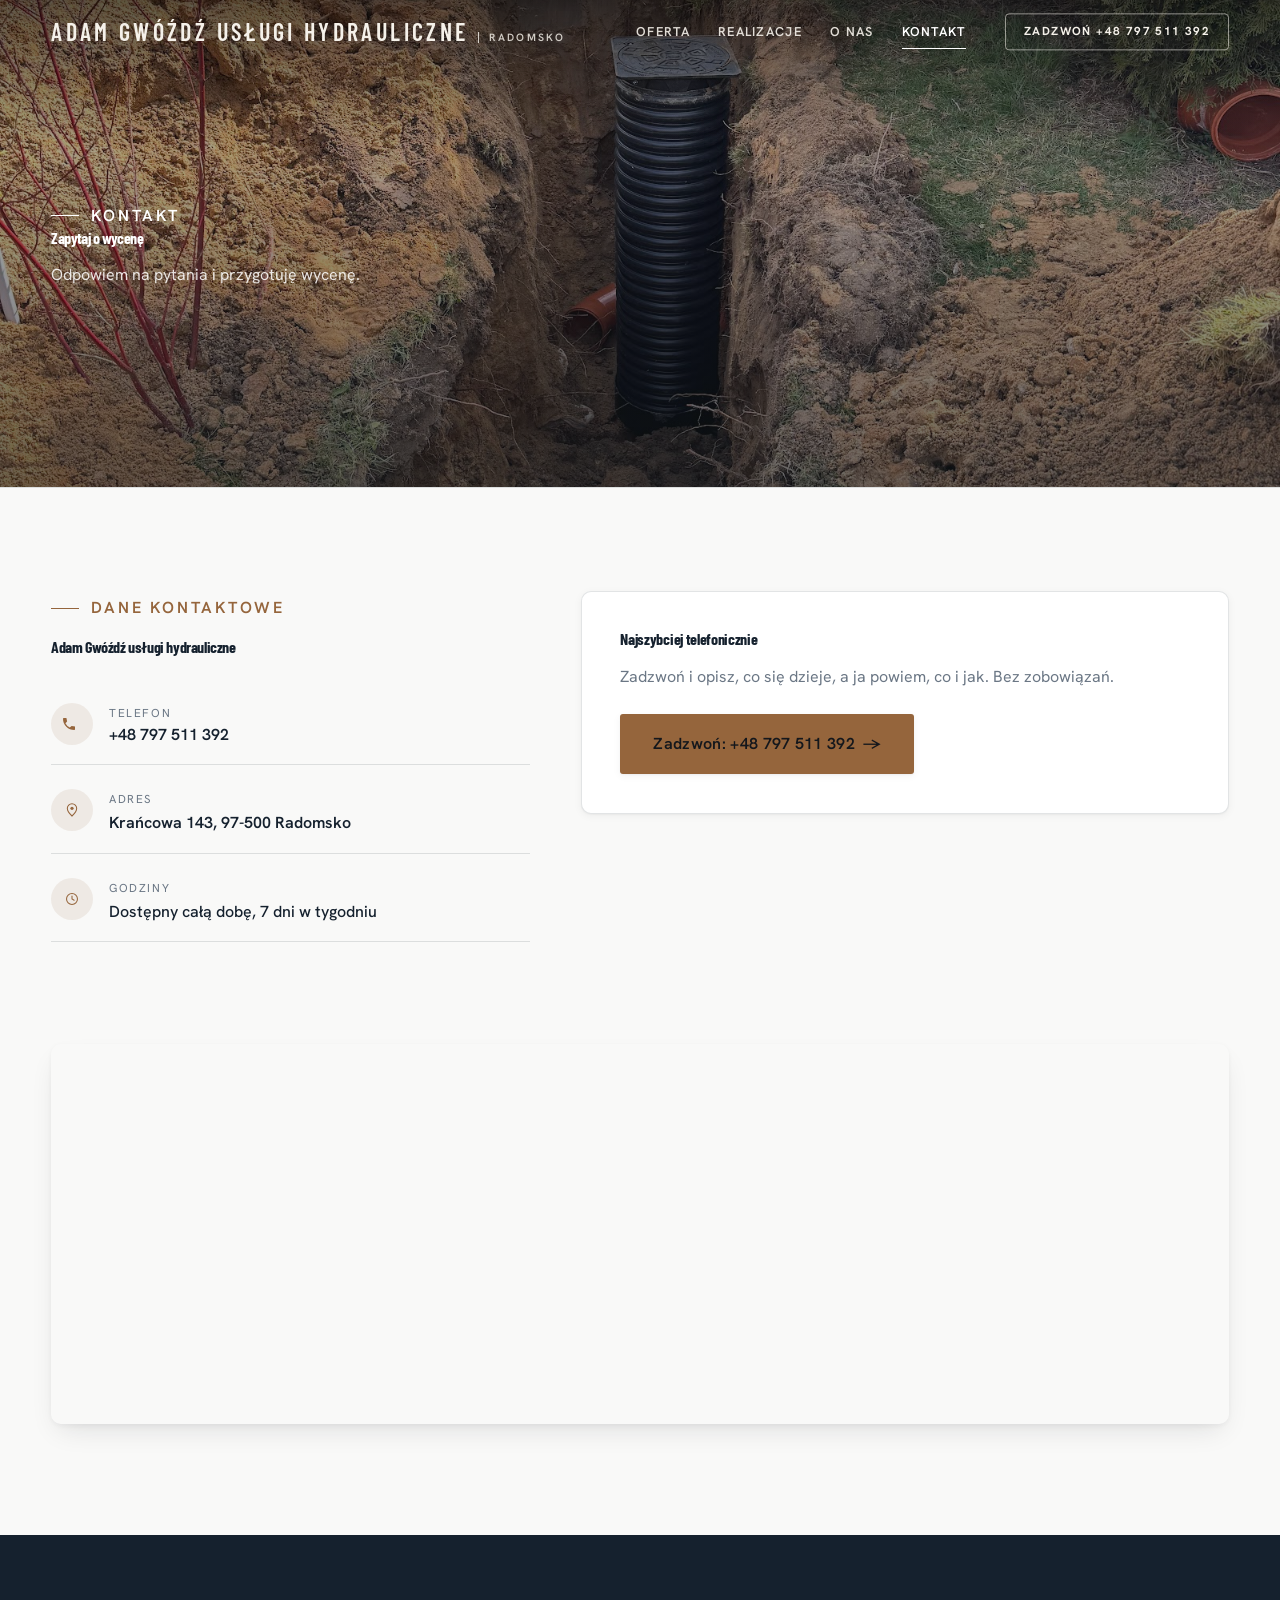
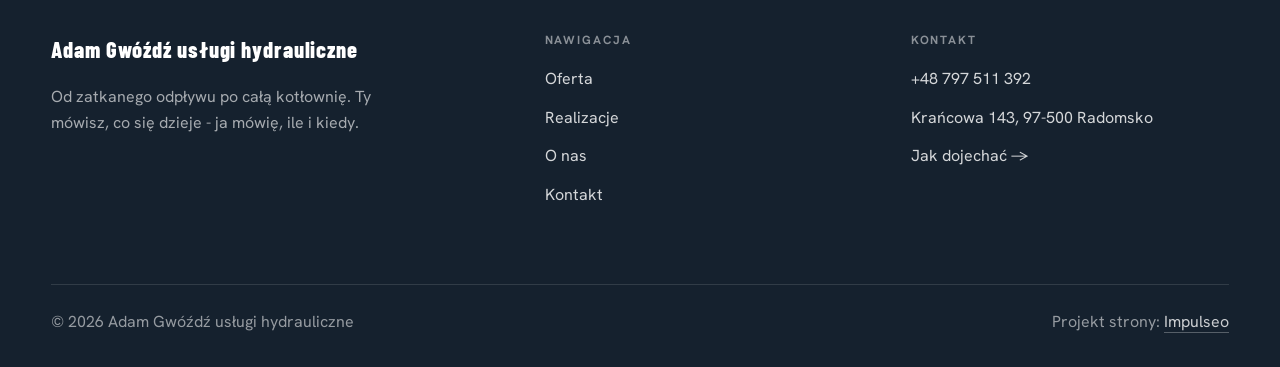
==== commit f00b8c3d: "Stopka: podpis Impulseo z linkiem + poprawka znikajacego napisu w naglowku" ====
--- a/kontakt.html
+++ b/kontakt.html
@@ -83,7 +83,7 @@
     </div>
     <div class="foot-bot">
       <span>© 2026 Adam Gwóźdź usługi hydrauliczne</span>
-      <span>Projekt strony: Krzysztof Brzeziński</span>
+      <span>Projekt strony: <a class="foot-credit" href="https://impulseo.pl" target="_blank" rel="noopener">Impulseo</a></span>
     </div>
   </div>
 </footer>
--- a/assets/styles.css
+++ b/assets/styles.css
@@ -1,7 +1,7 @@
 /* ============================================================
    STOLBASZ — premium, architektoniczny B2B fit-out
    Jasna paleta, zero brązu. System wg premium-web-craft.
-   Projekt strony: Krzysztof Brzeziński
+   Projekt strony: Impulseo (impulseo.pl)
    ============================================================ */
 
 :root{
@@ -612,3 +612,64 @@
 
 /* === auto-paleta ze zdjęć klienta (dopasowanie do estetyki socials) === */
 :root{--accent:#95653C;--accent-d:#754C29;--accent-soft:rgba(149,101,60,0.10);--paper:#F9F9F8;--paper-2:#EFEEED;--paper-3:#E8E7E5;}
+
+/* === HERO-FIT (29.07.2026) — hero DOPASOWUJE SIĘ do wysokości okna =========================
+   Zgłoszenie K. 29.07: na jego laptopie przyciski CTA w hero były ucięte dolną krawędzią
+   (Modern House). Pomiar headless (1512x879 → realny widok 792 px): dolna krawędź CTA
+   wypadała 123 px POD ekranem. Nawet przy maksymalnym oknie (982) było -20 px.
+
+   DLACZEGO POPRZEDNI FIX NIE DZIAŁAŁ: 27.07 dołożyliśmy @media(max-height:820px) — próg.
+   Widok K. ma ~792-895 px, czyli TUŻ NAD progiem → reguła w ogóle się nie włączała.
+   Progi są kruche: każdy inny laptop/dok/pasek zakładek przesuwa granicę.
+
+   ROZWIĄZANIE: zero progów. Każdy rozmiar, który decyduje o wysokości hero (typografia,
+   odstępy, padding), dostaje `min(dotychczasowa-wartość, X svh)` — czyli na wysokim ekranie
+   nic się nie zmienia, a im niższe okno, tym płynniej mniejsze. Treści NIE ucinamy.
+
+   Doklejane na SAM KONIEC styles.css (po motion) → wygrywa kaskadę, nie rusza reguł w miejscu.
+   Weryfikacja: tools-retrofit/measure_fold.py (mierzy zapas pod CTA dla 720/800/879/982). */
+
+/* ---------- HERO KINOWY (strona główna, rodziny „editorial") ---------- */
+.hero-cine .wrap{padding-block:min(var(--space-8),4svh)}
+.hero-cine .eyebrow{margin-bottom:min(var(--space-5),2svh)}
+.hero-cine h1{font-size:min(clamp(2.9rem,2rem + 4.4vw,5.2rem),7.6svh);
+  margin-bottom:min(var(--space-5),2.4svh)}
+.hero-cine .lead{font-size:min(1.125rem,2.3svh);line-height:1.55;
+  margin-bottom:min(var(--space-7),3.2svh)}
+
+/* ---------- HERO FACHOWCY — wariant A (pełny ekran) ---------- */
+.hf-panel{padding-top:min(clamp(6.5rem,13vh,9rem),11svh);
+  padding-bottom:min(clamp(2.6rem,6vh,3.6rem),4svh)}
+.hf-title{font-size:min(clamp(2.3rem,1.6rem + 3.2vw,4.3rem),7svh);
+  margin-top:min(var(--space-4),1.8svh);margin-bottom:min(var(--space-4),1.8svh)}
+.hf-lead{font-size:min(1.18rem,2.3svh);line-height:1.5}
+.hf-phone{margin-top:min(var(--space-6),2.8svh);margin-bottom:min(var(--space-5),2.2svh)}
+.hf-phone-num{font-size:min(clamp(2rem,1.5rem + 2.4vw,3.05rem),5.2svh)}
+.hf-trust{margin-top:min(var(--space-6),2.6svh);padding-top:min(var(--space-4),1.6svh)}
+
+/* Telefon: tam liczy się czytelność, nie upychanie — skalowanie wysokością wyłączone,
+   bo przy 844 px wysokości ekranu svh-limity zaczęłyby zmniejszać tekst bez potrzeby. */
+@media(max-width:680px){
+  .hero-cine h1{font-size:clamp(1.9rem,1.15rem + 4.4vw,2.7rem)}
+  .hero-cine .lead{font-size:.98rem}
+  .hf-title{font-size:clamp(2.1rem,1.6rem + 3.2vw,3rem)}
+  .hf-lead{font-size:1rem}
+  .hf-phone-num{font-size:clamp(1.9rem,1.5rem + 2.4vw,2.5rem)}
+}
+/* === /HERO-FIT === */
+
+
+/* ====== IMPULSEO-FIX-20260731 ======================================================
+   1) PODPIS w stopce jest teraz linkiem do impulseo.pl - ma być widocznie klikalny.
+   2) ŻYWY NAGŁÓWEK: warstwa przenikających kadrów (.mt-hero-layer) miała z-index:1, więc
+      lądowała NAD przyciemnieniem hero, a w rodzinie „fachowcy" nawet nad panelem z tekstem
+      (.hf-panel nie miał własnego z-index). Efekt: przy zmianie zdjęcia napis znikał i wracał.
+      Teraz warstwa idzie tam, gdzie zdjęcie tła (z-index:-2), a treść nagłówka dostaje twardy
+      z-index:3. Zmieniają się WYŁĄCZNIE zdjęcia w tle - napis stoi nieruchomo.
+      (hero-cine celowo pominięte: tam img ma z-index:0 i układ był poprawny.) */
+.foot-bot a.foot-credit{color:rgba(255,255,255,.78);text-decoration:none;border-bottom:1px solid rgba(255,255,255,.28)}
+.foot-bot a.foot-credit:hover{color:#fff;border-bottom-color:#fff}
+.hero-fach > img.mt-hero-layer,.hero-gastro > img.mt-hero-layer,.hero-auto > img.mt-hero-layer,
+.hero-dom > img.mt-hero-layer,.hero-studio > img.mt-hero-layer{z-index:-2}
+.hf-panel,.hf-inner,.hd-panel,.hk-panel,.ha-inner,.hs-inner,.hg-inner{position:relative;z-index:3}
+/* ====== koniec IMPULSEO-FIX-20260731 ====== */
